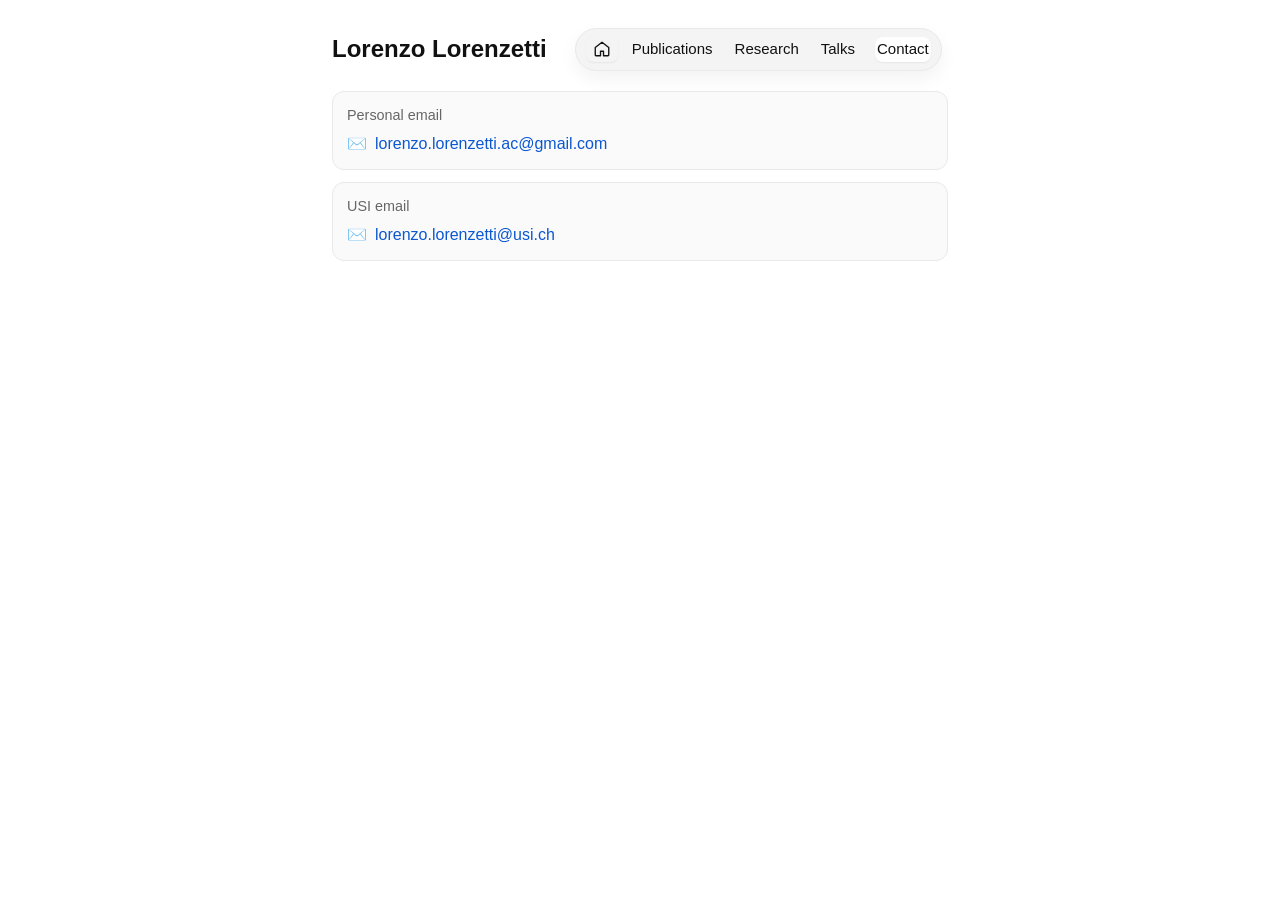
==== contact.html @ 0ab95859 "Remove Research page images and update CV to September 2026" ====
<!doctype html>
<html lang="en">
<head>
  <meta charset="utf-8" />
  <meta name="viewport" content="width=device-width, initial-scale=1" />
  <title>Contact — Lorenzo Lorenzetti</title>
  <meta name="description" content="Contact details for Lorenzo Lorenzetti." />
  <meta name="author" content="Lorenzo Lorenzetti" />
  <meta name="robots" content="index,follow" />
  <link rel="canonical" href="https://lorenzolorenzetti.net/contact.html" />
  <meta property="og:type" content="website" />
  <meta property="og:title" content="Contact — Lorenzo Lorenzetti" />
  <meta property="og:description" content="Contact details for Lorenzo Lorenzetti." />
  <meta property="og:url" content="https://lorenzolorenzetti.net/contact.html" />
  <meta property="og:image" content="https://lorenzolorenzetti.net/assets/headshot.jpeg" />
  <meta name="twitter:card" content="summary" />
  <meta name="twitter:title" content="Contact — Lorenzo Lorenzetti" />
  <meta name="twitter:description" content="Contact details for Lorenzo Lorenzetti." />
  <meta name="twitter:image" content="https://lorenzolorenzetti.net/assets/headshot.jpeg" />
  <link rel="stylesheet" href="assets/style.css?v=research-20261018-1" />
  <link rel="icon" type="image/svg+xml" href="assets/favicon.svg" />
</head>
<body>
  <div class="wrapper">
    <header class="site-header">
      <a class="site-name" href="index.html?v=research-20261018-1">Lorenzo Lorenzetti</a>
      <nav class="nav" aria-label="Primary">
        <a class="nav-btn home-btn" href="index.html?v=research-20261018-1" aria-label="Home" title="Home"><svg class="home-icon" width="18" height="18" viewBox="0 0 24 24" fill="none" stroke="currentColor" stroke-width="1.8" stroke-linecap="round" stroke-linejoin="round" aria-hidden="true" focusable="false"><path d="m3 10 9-7 9 7v10a1 1 0 0 1-1 1h-6v-6h-4v6H4a1 1 0 0 1-1-1z"/></svg></a>
        <div class="nav-links" aria-label="Desktop menu links">
          <a class="nav-btn" href="publications.html?v=research-20261018-1">Publications</a>
          <a class="nav-btn" href="research.html?v=research-20261018-1">Research</a>
          <a class="nav-btn" href="talks.html?v=research-20261018-1">Talks</a>
          <a class="nav-btn is-current" href="contact.html?v=research-20261018-1" aria-current="page">Contact</a>
        </div>
        <details class="mobile-menu">
          <summary aria-label="Toggle navigation menu">☰</summary>
          <div class="mobile-menu-panel">
          <a class="nav-btn" href="publications.html?v=research-20261018-1">Publications</a>
          <a class="nav-btn" href="research.html?v=research-20261018-1">Research</a>
          <a class="nav-btn" href="talks.html?v=research-20261018-1">Talks</a>
          <a class="nav-btn is-current" href="contact.html?v=research-20261018-1" aria-current="page">Contact</a>
          </div>
        </details>
      </nav>
    </header>

    <h1 class="page-title">Contact</h1>

    <div class="contact-methods" aria-label="Contact methods">
      <article class="contact-card">
        <p class="contact-label">Personal email</p>
        <a class="contact-link" href="mailto:lorenzo.lorenzetti.ac@gmail.com">
          <span aria-hidden="true">✉️</span>
          <span>lorenzo.lorenzetti.ac@gmail.com</span>
        </a>
      </article>

      <article class="contact-card">
        <p class="contact-label">USI email</p>
        <a class="contact-link" href="mailto:lorenzo.lorenzetti@usi.ch">
          <span aria-hidden="true">✉️</span>
          <span>lorenzo.lorenzetti@usi.ch</span>
        </a>
      </article>
    </div>

  </div>
</body>
</html>
---- assets/style.css ----
:root{
  --bg:#ffffff;
  --text:#111111;
  --muted:#666666;
  --line:#e9e9e9;
  --link:#0b57d0;
  --maxw: 672px;
}

*{box-sizing:border-box}
html,body{margin:0;padding:0;background:var(--bg);color:var(--text)}
body{
  font-family: ui-sans-serif, -apple-system, BlinkMacSystemFont, "Segoe UI",
               Roboto, Helvetica, Arial, "Apple Color Emoji","Segoe UI Emoji";
  line-height:1.55;
}

/* ——————————————————————
   Publication links under abstracts
   —————————————————————— */

.links {
  margin-top: 8px;
  font-size: 0.9em;
}

.links a {
  text-decoration: none;
}

.links a:hover {
  text-decoration: underline;
}

.card .title {
  display: inline;
  font-weight: 600;
}

.card .abstract {
  display: inline;
}

.card .abstract::before {
  content: " — ";
}

a{color:var(--link);text-decoration:none}
a:hover{text-decoration:underline}

.wrapper{max-width:var(--maxw);margin:0 auto;padding:28px 28px 60px}


.site-header{
  display:flex;
  align-items:center;
  justify-content:flex-start;
  flex-wrap:nowrap;
  gap:28px;
  width:100%;
  max-width:100%;
  margin:0 0 20px;
}

.site-name{
  flex:0 0 auto;
  color:var(--text);
  font-size:24px;
  font-weight:650;
  line-height:1.2;
  white-space:nowrap;
}

.site-name:hover{
  color:var(--text);
  text-decoration:none;
}

.nav{
  display:flex;align-items:center;gap:12px;flex-wrap:nowrap;
  padding:10px 12px 12px;border-bottom:1px solid var(--line);margin:0;
  background:var(--bg);
  position:sticky;
  top:0;
  z-index:20;
}

.nav a{color:var(--text)}

.home-icon{
  display:block;
  width:18px;
  height:18px;
  fill:none;
  stroke:currentColor;
  stroke-width:1.8;
  stroke-linecap:round;
  stroke-linejoin:round;
}

.nav-sep{
  color:var(--muted);
}

.nav-links{
  display:flex;
  align-items:center;
  gap:12px;
  flex-wrap:wrap;
}

.nav-btn{
  color:var(--text);
  font-style:normal;
  font-weight:500;
  font-size:15px;
  letter-spacing:0;
  text-transform:none;
  line-height:1.2;
  padding:3px 2px;
  border-bottom:1px solid transparent;
  border-radius:8px;
  transition:background-color .16s ease, border-color .16s ease, color .16s ease;
}

.nav-btn.is-current,
.home-btn{
  font-weight:600;
  border-bottom-color:transparent;
  background:#ffffff;
  box-shadow:0 1px 2px rgba(17,17,17,.06);
}

.home-btn{
  display:inline-flex;
  align-items:center;
  padding:3px 10px;
  border:0;
  border-bottom:1px solid transparent;
  border-radius:8px;
  background:transparent;
}

.nav-btn:hover{
  text-decoration:none;
  border-bottom-color:transparent;
  background:#ffffff;
}

.mobile-menu{
  display:none;
}

@media only screen and (min-width:501px){
  .nav{
    flex-wrap:nowrap;
    justify-content:center;
    gap:12px;
    width:fit-content;
    margin:0;
    padding:8px 10px;
    border:1px solid var(--line);
    border-radius:999px;
    background:#f4f4f5;
    box-shadow:0 8px 18px rgba(17, 17, 17, 0.05);
  }

  .nav-links{
    margin-left:0;
    justify-content:center;
    flex-wrap:nowrap;
    gap:18px;
  }

  .home-btn{
    margin-right:0;
    padding:3px 7px;
  }
}

/* Medium screens (tablet/smaller laptops): narrower page + cleaner menu */
@media only screen and (min-width:501px) and (max-width:900px){
  .wrapper{
    max-width: 592px;
    padding:22px 24px 52px;
  }

  .site-header{
    gap:24px;
  }

  .nav{
    gap:8px;
    padding:8px;
    border:1px solid var(--line);
    border-radius:12px;
  }

  .nav-links{
    gap:6px;
  }

  .nav-btn{
    padding:5px 8px;
    border:1px solid transparent;
    border-radius:8px;
    background:#f7f7f8;
  }

  .nav-btn:hover{
    text-decoration:none;
    border-color:var(--line);
    background:#f1f2f4;
  }

  .nav-btn.is-current,
  .home-btn{
    border-color:var(--line);
    background:#eceef2;
  }
}

@media only screen and (min-width:501px) and (max-width:700px){
  .site-header{
    gap:20px;
  }

  .nav{
    flex:1 1 auto;
    justify-content:space-between;
    padding:8px 10px;
  }

  .nav-links{
    display:none;
  }

  .mobile-menu{
    display:block;
    margin-left:auto;
    position:relative;
    z-index:30;
  }

  .mobile-menu summary{
    list-style:none;
    cursor:pointer;
    border:1px solid var(--line);
    border-radius:8px;
    background:#f7f7f8;
    padding:8px 11px;
    font-size:16px;
    line-height:1;
    user-select:none;
  }

  .mobile-menu summary::-webkit-details-marker{
    display:none;
  }

  .mobile-menu-panel{
    position:absolute;
    right:0;
    top:calc(100% + 8px);
    display:grid;
    grid-template-columns:1fr;
    gap:8px;
    min-width:200px;
    padding:10px;
    border:1px solid var(--line);
    border-radius:12px;
    background:var(--bg);
    box-shadow:0 8px 20px rgba(17, 17, 17, 0.08);
  }

  .mobile-menu-panel .nav-btn{
    display:block;
    width:100%;
    text-align:center;
    padding:9px 10px;
    border:1px solid var(--line);
    border-radius:10px;
    background:#f7f7f8;
    text-decoration:none;
    font-size:15px;
  }

  .mobile-menu-panel .nav-btn.is-current{
    background:#eceef2;
  }
}

/* Refined academic title */
h1{
  font-size:28px;
  line-height:1;     /* slightly tighter */
  margin:0 0 10px;      /* slightly reduced bottom space */
  font-weight:650;      /* subtle weight refinement */
}

h2{font-size:22px;margin:30px 0 10px}
h3{font-size:18px;margin:22px 0 8px}
p{margin:10px 0}
hr{border:0;border-top:1px solid var(--line);margin:16px 0}

.small{color:var(--muted);font-size:14px}
.list{margin:10px 0 0 0;padding-left:18px}
.list li{margin:6px 0}

.hero{
  display:block;
}

.hero-copy::after{
  content:"";
  display:block;
  clear:both;
}

.avatar{
  float:left;
  width:160px;
  max-width:27.2%;
  margin:4px 22px 14px 0;
  transform:none;
  height:auto;
  aspect-ratio:1/1;
  border-radius:20px;
  object-fit:cover;
  border:1px solid var(--line);background:#f6f6f6;
  box-shadow:0 12px 24px rgba(17,17,17,.08);
}

.card{
  border:1px solid var(--line);
  border-radius:14px;
  padding:14px 16px;
  margin:12px 0;
}

.card .title{font-weight:650}
.card .meta{color:var(--muted);font-size:14px;margin-top:4px}

.badges{margin-top:8px;display:flex;flex-wrap:wrap;gap:10px}
.badges a{font-size:14px}

.profile-links-inline{
  margin:12px 0 8px;
  font-size:15px;
}

.profile-links-inline a{
  margin-right:10px;
}

.profile-divider{
  margin:10px 0 12px;
}

.cv-link{
  margin:0;
  font-size:15px;
  display:flex;
  flex-wrap:wrap;
  gap:4px;
}

.cv-link a{
  font-weight:550;
}

.footer-nav{
  display:flex;gap:12px;flex-wrap:wrap;
  margin-top:14px;
  padding-top:12px;
  border-top:1px solid var(--line);
}

/* Mobile proportional scaling */

@media only screen and (max-width:500px){
  body::before{
    content:"";
    position:fixed;
    top:0;
    left:0;
    right:0;
    height:8px;
    background:var(--bg);
    z-index:19;
    pointer-events:none;
  }

  .wrapper{
    max-width: 392px;
    padding:18px 22px 40px;
  }


  .site-header{
    width:100%;
    justify-content:flex-start;
    gap:16px;
    margin-bottom:16px;
  }

  .nav{
    flex:1;
    justify-content:space-between;
    align-items:flex-start;
    gap:8px;
    top:8px;
    margin-bottom:0;
    padding:8px 0 12px;
  }

  .home-btn{
    padding:9px 12px;
    border-radius:10px;
    font-weight:650;
    text-transform:none;
    letter-spacing:0;
    font-size:15px;
    border:1px solid var(--line);
    background:#f7f7f8;
  }

  .nav-sep,
  .nav-links{
    display:none;
  }

  .mobile-menu{
    display:block;
    margin-left:auto;
    position:relative;
    z-index:30;
  }

  .mobile-menu summary{
    list-style:none;
    cursor:pointer;
    border:1px solid var(--line);
    border-radius:8px;
    background:#f7f7f8;
    padding:8px 11px;
    font-size:16px;
    line-height:1;
    user-select:none;
  }

  .mobile-menu summary::-webkit-details-marker{
    display:none;
  }

  .mobile-menu-panel{
    position:absolute;
    right:0;
    top:calc(100% + 8px);
    display:grid;
    grid-template-columns:1fr;
    gap:8px;
    min-width:200px;
    padding:10px;
    border:1px solid var(--line);
    border-radius:12px;
    background:var(--bg);
    box-shadow:0 8px 20px rgba(17, 17, 17, 0.08);
  }

  .mobile-menu-panel .nav-btn{
    display:block;
    width:100%;
    text-align:center;
    padding:9px 10px;
    border:1px solid var(--line);
    border-radius:10px;
    background:#f7f7f8;
    text-decoration:none;
    text-transform:none;
    letter-spacing:0;
    font-size:15px;
    border-bottom:1px solid var(--line);
  }

  .mobile-menu-panel .nav-btn.is-current{
    background:#eceef2;
  }

  h1{
    font-size:26px;
    line-height:1.15;
    margin-bottom:12px;
  }

  h2{
    font-size:21px;
    margin:24px 0 10px;
  }

  h3{
    font-size:18px;
    margin:18px 0 10px;
  }

  p,
  .list li{
    line-height:1.65;
  }

  .hero{
    display:block;
  }

  .avatar{
    float:none;
    display:block;
    width:min(115px, 100%);
    max-width:100%;
    margin:0 0 14px 0;
    border-radius:14px;
    transform:none;
  }

  .card{
    border-radius:12px;
    padding:12px 13px;
    margin:10px 0;
  }

  .small{
    font-size:13px;
  }

  .list{
    padding-left:20px;
  }

  .pub-list{
    padding-left:24px;
    margin:10px 0 0;
  }

  .pub-list li{
    margin-bottom:12px;
  }

  .pub-list li::marker{
    font-size:0.9em;
  }

  .pub-card{
    padding:6px 0 2px;
    margin:0;
  }

  .pub-row{
    gap:8px;
  }

  .pub-line{
    gap:6px;
    line-height:1.55;
  }

  .pub-meta-inline{
    font-size:0.9em;
  }

  .toggle-abstract{
    padding:6px 10px;
    border-radius:8px;
  }

  .pub-card .abstract{
    margin-top:10px;
    line-height:1.65;
  }
}


/* Publications compact layout */
@counter-style bracketed-decimal {
  system: numeric;
  symbols: "0" "1" "2" "3" "4" "5" "6" "7" "8" "9";
  prefix: "[";
  suffix: "] ";
}

.pub-list {
  padding-left: 28px;
  list-style-type: bracketed-decimal;
  list-style-position: outside;
}

.pub-list li::marker {
  font-weight: 500;
  font-size: 0.95em;
}

.pub-list li {
  padding-left: 0;
}

/* Make publication cards tighter than default */
.pub-card{
  padding: 2px 0;
  margin: 0 0 4px 0;
}

/* Header: citation + inline links */
.pub-row{
  display: flex;
  align-items: flex-start;
  gap: 10px;
}

.pub-head{
  flex: 1;
  min-width: 0;
}

.pub-line{
  display: flex;
  flex-wrap: wrap;
  gap: 8px;
  line-height: 1.45;
}

.pub-meta-inline{
  font-size: 0.92em;
  color: var(--muted);
}

.pub-meta-inline a{
  text-decoration: none;
}

.pub-meta-inline a:hover{
  text-decoration: underline;
}

/* Squared light-gray button */
.toggle-abstract{
  flex: 0 0 auto;
  margin-top: 1px;
  padding: 5px 9px;

  border: 1px solid var(--line);
  border-radius: 4px;          /* squared-ish, not pill */
  background: #f3f4f6;          /* light gray */
  color: var(--text);

  font-size: 0.86em;
  line-height: 1;
  cursor: pointer;
}

.toggle-abstract:hover{
  background: #eceef2;
  border-color: #d0d3d9;
}

/* Abstract block */
.pub-card .abstract{
  display: block;
  margin-top: 8px;
  line-height: 1.55;
}

/* Ensure hidden wins over your existing .card .abstract { display:inline; } */
.abstract.hidden{
  display: none !important;
}

/* Remove any old " — " prefix if your existing CSS adds it */
.pub-card .abstract::before{
  content: "";
}

/* Mobile: stack button under the header */
@media (max-width: 650px){
  .pub-row{
    flex-direction: column;
    gap: 6px;
  }
  .toggle-abstract{
    align-self: flex-start;
  }
}

.research-interest::after {
  content: "";
  display: block;
  clear: both;
}

.research-diagram-wrap {
  float: right;
  width: 200px;
  max-width: 34%;
  height: auto;
  margin: 4px 0 10px 18px;
  border: 1px solid var(--line);
  border-radius: 10px;
  background: #f5f5f5;
  shape-margin: 10px;
  box-shadow: 0 6px 16px rgba(17, 17, 17, 0.06);
}

@media only screen and (max-width: 540px) {
  .research-diagram-wrap {
    float: none;
    display: block;
    width: min(220px, 100%);
    max-width: 100%;
    margin: 0 auto 12px;
  }
}


.contact-methods{
  display:grid;
  gap:12px;
  margin-top:12px;
}

.contact-card{
  border:1px solid var(--line);
  border-radius:12px;
  padding:12px 14px;
  background:#fafafb;
}

.contact-label{
  margin:0 0 6px;
  color:var(--muted);
  font-size:0.9em;
}

.contact-link{
  display:inline-flex;
  align-items:center;
  gap:8px;
  font-weight:500;
  overflow-wrap:anywhere;
}

.talks-gallery{
  display:flex;
  gap:14px;
  margin-top:16px;
}

.talks-gallery img{
  flex:1 1 0;
  min-width:0;
  width:100%;
  max-width:calc((100% - 28px) / 3);
  height:auto;
  border:1px solid var(--line);
  border-radius:10px;
  background:#f5f5f5;
  box-shadow:0 6px 16px rgba(17, 17, 17, 0.06);
}

@media only screen and (max-width:500px){
  .talks-page img{
    display:none;
  }
}

/* Keep the name and navigation together on a single row. */
@media only screen and (min-width:701px){
  .site-header{
    position:relative;
    left:50%;
    transform:translateX(-50%);
    width:max-content;
    min-width:100%;
    max-width:none;
    gap:28px;
  }

  .site-header .nav{
    flex:0 0 auto;
  }
}

@media only screen and (max-width:500px){
  .site-name{
    font-size:22px;
  }

  .site-header .nav{
    min-width:0;
    align-items:center;
  }
}

@media only screen and (max-width:380px){
  .site-name{
    font-size:20px;
  }

  .site-header{
    gap:12px;
  }

  .site-header .home-btn{
    padding:8px;
  }
}

/* Home layout and desktop page headings. */
.home-page .avatar{
  float:none;
}

@media only screen and (min-width:701px){
  .page-title{
    position:absolute;
    width:1px;
    height:1px;
    padding:0;
    margin:-1px;
    overflow:hidden;
    clip-path:inset(50%);
    white-space:nowrap;
    border:0;
  }

  .home-page .hero{
    display:grid;
    grid-template-columns:200px minmax(0, 1fr);
    align-items:start;
    gap:26px;
  }

  .home-page .avatar{
    width:200px;
    max-width:100%;
    margin:0;
    border:0;
    border-radius:20px;
    background:transparent;
    box-shadow:none;
  }

  .hero-copy > p:first-child{
    margin-top:0;
  }
}

@media only screen and (max-width:700px){
  .home-page .avatar{
    display:block;
    margin:0 0 14px;
  }
}

/* Keep navigation width stable when the active page changes. */
.nav-links .nav-btn{
  font-weight:500;
}
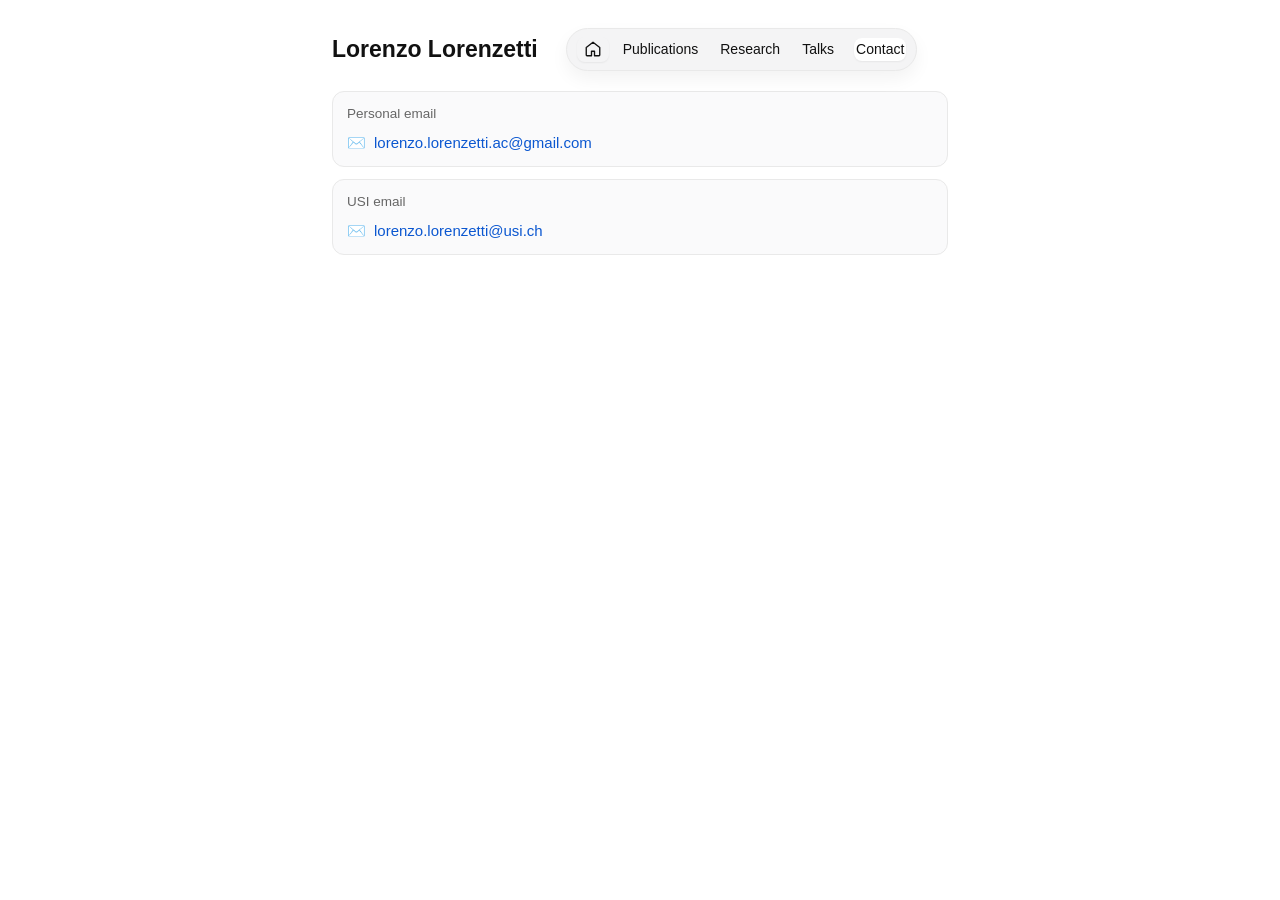
==== commit a9905a93: "Reduce site font sizes by one pixel" ====
--- a/contact.html
+++ b/contact.html
@@ -17,28 +17,30 @@
   <meta name="twitter:title" content="Contact — Lorenzo Lorenzetti" />
   <meta name="twitter:description" content="Contact details for Lorenzo Lorenzetti." />
   <meta name="twitter:image" content="https://lorenzolorenzetti.net/assets/headshot.jpeg" />
-  <link rel="stylesheet" href="assets/style.css?v=research-20261018-1" />
+  <link rel="preconnect" href="https://rsms.me/" />
+  <link rel="stylesheet" href="https://rsms.me/inter/inter.css" />
+  <link rel="stylesheet" href="assets/style.css?v=inter-20261019-2" />
   <link rel="icon" type="image/svg+xml" href="assets/favicon.svg" />
 </head>
 <body>
   <div class="wrapper">
     <header class="site-header">
-      <a class="site-name" href="index.html?v=research-20261018-1">Lorenzo Lorenzetti</a>
+      <a class="site-name" href="index.html?v=inter-20261019-2">Lorenzo Lorenzetti</a>
       <nav class="nav" aria-label="Primary">
-        <a class="nav-btn home-btn" href="index.html?v=research-20261018-1" aria-label="Home" title="Home"><svg class="home-icon" width="18" height="18" viewBox="0 0 24 24" fill="none" stroke="currentColor" stroke-width="1.8" stroke-linecap="round" stroke-linejoin="round" aria-hidden="true" focusable="false"><path d="m3 10 9-7 9 7v10a1 1 0 0 1-1 1h-6v-6h-4v6H4a1 1 0 0 1-1-1z"/></svg></a>
+        <a class="nav-btn home-btn" href="index.html?v=inter-20261019-2" aria-label="Home" title="Home"><svg class="home-icon" width="18" height="18" viewBox="0 0 24 24" fill="none" stroke="currentColor" stroke-width="1.8" stroke-linecap="round" stroke-linejoin="round" aria-hidden="true" focusable="false"><path d="m3 10 9-7 9 7v10a1 1 0 0 1-1 1h-6v-6h-4v6H4a1 1 0 0 1-1-1z"/></svg></a>
         <div class="nav-links" aria-label="Desktop menu links">
-          <a class="nav-btn" href="publications.html?v=research-20261018-1">Publications</a>
-          <a class="nav-btn" href="research.html?v=research-20261018-1">Research</a>
-          <a class="nav-btn" href="talks.html?v=research-20261018-1">Talks</a>
-          <a class="nav-btn is-current" href="contact.html?v=research-20261018-1" aria-current="page">Contact</a>
+          <a class="nav-btn" href="publications.html?v=inter-20261019-2">Publications</a>
+          <a class="nav-btn" href="research.html?v=inter-20261019-2">Research</a>
+          <a class="nav-btn" href="talks.html?v=inter-20261019-2">Talks</a>
+          <a class="nav-btn is-current" href="contact.html?v=inter-20261019-2" aria-current="page">Contact</a>
         </div>
         <details class="mobile-menu">
           <summary aria-label="Toggle navigation menu">☰</summary>
           <div class="mobile-menu-panel">
-          <a class="nav-btn" href="publications.html?v=research-20261018-1">Publications</a>
-          <a class="nav-btn" href="research.html?v=research-20261018-1">Research</a>
-          <a class="nav-btn" href="talks.html?v=research-20261018-1">Talks</a>
-          <a class="nav-btn is-current" href="contact.html?v=research-20261018-1" aria-current="page">Contact</a>
+          <a class="nav-btn" href="publications.html?v=inter-20261019-2">Publications</a>
+          <a class="nav-btn" href="research.html?v=inter-20261019-2">Research</a>
+          <a class="nav-btn" href="talks.html?v=inter-20261019-2">Talks</a>
+          <a class="nav-btn is-current" href="contact.html?v=inter-20261019-2" aria-current="page">Contact</a>
           </div>
         </details>
       </nav>
--- a/assets/style.css
+++ b/assets/style.css
@@ -11,8 +11,10 @@
 *{box-sizing:border-box}
 html,body{margin:0;padding:0;background:var(--bg);color:var(--text)}
 body{
-  font-family: ui-sans-serif, -apple-system, BlinkMacSystemFont, "Segoe UI",
-               Roboto, Helvetica, Arial, "Apple Color Emoji","Segoe UI Emoji";
+  font-size:15px;
+  font-family:"Inter", ui-sans-serif, -apple-system, BlinkMacSystemFont, "Segoe UI", sans-serif;
+  font-weight:400;
+  font-feature-settings:"liga" 1, "calt" 1;
   line-height:1.55;
 }
 
@@ -66,7 +68,7 @@
 .site-name{
   flex:0 0 auto;
   color:var(--text);
-  font-size:24px;
+  font-size:23px;
   font-weight:650;
   line-height:1.2;
   white-space:nowrap;
@@ -114,7 +116,7 @@
   color:var(--text);
   font-style:normal;
   font-weight:500;
-  font-size:15px;
+  font-size:14px;
   letter-spacing:0;
   text-transform:none;
   line-height:1.2;
@@ -250,7 +252,7 @@
     border-radius:8px;
     background:#f7f7f8;
     padding:8px 11px;
-    font-size:16px;
+    font-size:15px;
     line-height:1;
     user-select:none;
   }
@@ -283,7 +285,7 @@
     border-radius:10px;
     background:#f7f7f8;
     text-decoration:none;
-    font-size:15px;
+    font-size:14px;
   }
 
   .mobile-menu-panel .nav-btn.is-current{
@@ -293,18 +295,18 @@
 
 /* Refined academic title */
 h1{
-  font-size:28px;
+  font-size:27px;
   line-height:1;     /* slightly tighter */
   margin:0 0 10px;      /* slightly reduced bottom space */
   font-weight:650;      /* subtle weight refinement */
 }
 
-h2{font-size:22px;margin:30px 0 10px}
-h3{font-size:18px;margin:22px 0 8px}
+h2{font-size:21px;margin:30px 0 10px}
+h3{font-size:17px;margin:22px 0 8px}
 p{margin:10px 0}
 hr{border:0;border-top:1px solid var(--line);margin:16px 0}
 
-.small{color:var(--muted);font-size:14px}
+.small{color:var(--muted);font-size:13px}
 .list{margin:10px 0 0 0;padding-left:18px}
 .list li{margin:6px 0}
 
@@ -340,14 +342,14 @@
 }
 
 .card .title{font-weight:650}
-.card .meta{color:var(--muted);font-size:14px;margin-top:4px}
+.card .meta{color:var(--muted);font-size:13px;margin-top:4px}
 
 .badges{margin-top:8px;display:flex;flex-wrap:wrap;gap:10px}
-.badges a{font-size:14px}
+.badges a{font-size:13px}
 
 .profile-links-inline{
   margin:12px 0 8px;
-  font-size:15px;
+  font-size:14px;
 }
 
 .profile-links-inline a{
@@ -360,7 +362,7 @@
 
 .cv-link{
   margin:0;
-  font-size:15px;
+  font-size:14px;
   display:flex;
   flex-wrap:wrap;
   gap:4px;
@@ -421,7 +423,7 @@
     font-weight:650;
     text-transform:none;
     letter-spacing:0;
-    font-size:15px;
+    font-size:14px;
     border:1px solid var(--line);
     background:#f7f7f8;
   }
@@ -445,7 +447,7 @@
     border-radius:8px;
     background:#f7f7f8;
     padding:8px 11px;
-    font-size:16px;
+    font-size:15px;
     line-height:1;
     user-select:none;
   }
@@ -480,7 +482,7 @@
     text-decoration:none;
     text-transform:none;
     letter-spacing:0;
-    font-size:15px;
+    font-size:14px;
     border-bottom:1px solid var(--line);
   }
 
@@ -489,18 +491,18 @@
   }
 
   h1{
-    font-size:26px;
+    font-size:25px;
     line-height:1.15;
     margin-bottom:12px;
   }
 
   h2{
-    font-size:21px;
+    font-size:20px;
     margin:24px 0 10px;
   }
 
   h3{
-    font-size:18px;
+    font-size:17px;
     margin:18px 0 10px;
   }
 
@@ -530,7 +532,7 @@
   }
 
   .small{
-    font-size:13px;
+    font-size:12px;
   }
 
   .list{
@@ -790,7 +792,7 @@
 
 @media only screen and (max-width:500px){
   .site-name{
-    font-size:22px;
+    font-size:21px;
   }
 
   .site-header .nav{
@@ -801,7 +803,7 @@
 
 @media only screen and (max-width:380px){
   .site-name{
-    font-size:20px;
+    font-size:19px;
   }
 
   .site-header{
@@ -819,18 +821,6 @@
 }
 
 @media only screen and (min-width:701px){
-  .page-title{
-    position:absolute;
-    width:1px;
-    height:1px;
-    padding:0;
-    margin:-1px;
-    overflow:hidden;
-    clip-path:inset(50%);
-    white-space:nowrap;
-    border:0;
-  }
-
   .home-page .hero{
     display:grid;
     grid-template-columns:200px minmax(0, 1fr);
@@ -864,3 +854,72 @@
 .nav-links .nav-btn{
   font-weight:500;
 }
+
+/* Compact mobile header stays visible with the name and menu together. */
+@media only screen and (max-width:700px){
+  .site-header{
+    position:sticky;
+    top:0;
+    z-index:50;
+    align-items:center;
+    justify-content:space-between;
+    padding:12px 0;
+    margin-bottom:16px;
+    background:var(--bg);
+  }
+
+  .site-header .nav{
+    position:static;
+    flex:0 0 auto;
+    width:auto;
+    min-width:0;
+    margin:0 0 0 auto;
+    padding:0;
+    border:0;
+    border-radius:0;
+    background:transparent;
+    box-shadow:none;
+  }
+
+  .site-header .home-btn{
+    display:none;
+  }
+
+  .site-header .mobile-menu{
+    margin-left:0;
+  }
+
+  .home-page .avatar{
+    width:min(165px, 100%);
+    max-width:100%;
+    border-radius:20px;
+  }
+}
+
+/* Hide page titles visually at every screen size. */
+.page-title{
+  position:absolute;
+  width:1px;
+  height:1px;
+  padding:0;
+  margin:-1px;
+  overflow:hidden;
+  clip-path:inset(50%);
+  white-space:nowrap;
+  border:0;
+}
+
+
+@supports (font-variation-settings:normal){
+  body{
+    font-family:"InterVariable", "Inter", ui-sans-serif, -apple-system, BlinkMacSystemFont, "Segoe UI", sans-serif;
+  }
+}
+
+button, input, select, textarea{
+  font-family:inherit;
+}
+
+.site-name, h1, h2, h3{
+  font-weight:600;
+}
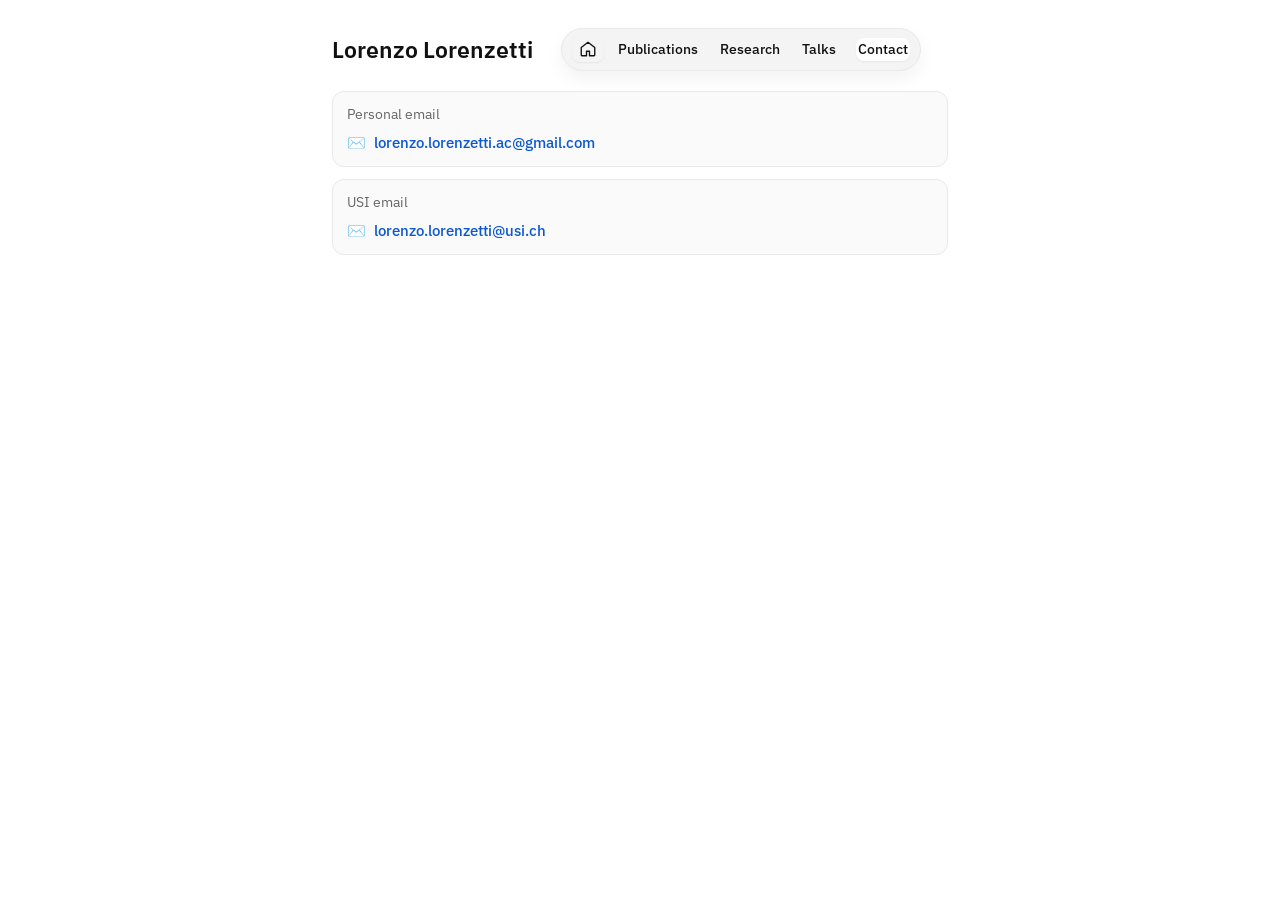
==== commit ca95e3f5: "Switch site typography from Inter to IBM Plex Sans" ====
--- a/contact.html
+++ b/contact.html
@@ -17,30 +17,31 @@
   <meta name="twitter:title" content="Contact — Lorenzo Lorenzetti" />
   <meta name="twitter:description" content="Contact details for Lorenzo Lorenzetti." />
   <meta name="twitter:image" content="https://lorenzolorenzetti.net/assets/headshot.jpeg" />
-  <link rel="preconnect" href="https://rsms.me/" />
-  <link rel="stylesheet" href="https://rsms.me/inter/inter.css" />
-  <link rel="stylesheet" href="assets/style.css?v=inter-20261019-2" />
+  <link rel="preconnect" href="https://fonts.googleapis.com" />
+  <link rel="preconnect" href="https://fonts.gstatic.com" crossorigin />
+  <link rel="stylesheet" href="https://fonts.googleapis.com/css2?family=IBM+Plex+Sans:ital,wght@0,400;0,500;0,600;0,700;1,400;1,500;1,600;1,700&amp;display=swap" />
+  <link rel="stylesheet" href="assets/style.css?v=plex-20261019-1" />
   <link rel="icon" type="image/svg+xml" href="assets/favicon.svg" />
 </head>
 <body>
   <div class="wrapper">
     <header class="site-header">
-      <a class="site-name" href="index.html?v=inter-20261019-2">Lorenzo Lorenzetti</a>
+      <a class="site-name" href="index.html?v=plex-20261019-1">Lorenzo Lorenzetti</a>
       <nav class="nav" aria-label="Primary">
-        <a class="nav-btn home-btn" href="index.html?v=inter-20261019-2" aria-label="Home" title="Home"><svg class="home-icon" width="18" height="18" viewBox="0 0 24 24" fill="none" stroke="currentColor" stroke-width="1.8" stroke-linecap="round" stroke-linejoin="round" aria-hidden="true" focusable="false"><path d="m3 10 9-7 9 7v10a1 1 0 0 1-1 1h-6v-6h-4v6H4a1 1 0 0 1-1-1z"/></svg></a>
+        <a class="nav-btn home-btn" href="index.html?v=plex-20261019-1" aria-label="Home" title="Home"><svg class="home-icon" width="18" height="18" viewBox="0 0 24 24" fill="none" stroke="currentColor" stroke-width="1.8" stroke-linecap="round" stroke-linejoin="round" aria-hidden="true" focusable="false"><path d="m3 10 9-7 9 7v10a1 1 0 0 1-1 1h-6v-6h-4v6H4a1 1 0 0 1-1-1z"/></svg></a>
         <div class="nav-links" aria-label="Desktop menu links">
-          <a class="nav-btn" href="publications.html?v=inter-20261019-2">Publications</a>
-          <a class="nav-btn" href="research.html?v=inter-20261019-2">Research</a>
-          <a class="nav-btn" href="talks.html?v=inter-20261019-2">Talks</a>
-          <a class="nav-btn is-current" href="contact.html?v=inter-20261019-2" aria-current="page">Contact</a>
+          <a class="nav-btn" href="publications.html?v=plex-20261019-1">Publications</a>
+          <a class="nav-btn" href="research.html?v=plex-20261019-1">Research</a>
+          <a class="nav-btn" href="talks.html?v=plex-20261019-1">Talks</a>
+          <a class="nav-btn is-current" href="contact.html?v=plex-20261019-1" aria-current="page">Contact</a>
         </div>
         <details class="mobile-menu">
           <summary aria-label="Toggle navigation menu">☰</summary>
           <div class="mobile-menu-panel">
-          <a class="nav-btn" href="publications.html?v=inter-20261019-2">Publications</a>
-          <a class="nav-btn" href="research.html?v=inter-20261019-2">Research</a>
-          <a class="nav-btn" href="talks.html?v=inter-20261019-2">Talks</a>
-          <a class="nav-btn is-current" href="contact.html?v=inter-20261019-2" aria-current="page">Contact</a>
+          <a class="nav-btn" href="publications.html?v=plex-20261019-1">Publications</a>
+          <a class="nav-btn" href="research.html?v=plex-20261019-1">Research</a>
+          <a class="nav-btn" href="talks.html?v=plex-20261019-1">Talks</a>
+          <a class="nav-btn is-current" href="contact.html?v=plex-20261019-1" aria-current="page">Contact</a>
           </div>
         </details>
       </nav>
--- a/assets/style.css
+++ b/assets/style.css
@@ -12,7 +12,7 @@
 html,body{margin:0;padding:0;background:var(--bg);color:var(--text)}
 body{
   font-size:15px;
-  font-family:"Inter", ui-sans-serif, -apple-system, BlinkMacSystemFont, "Segoe UI", sans-serif;
+  font-family:"IBM Plex Sans", ui-sans-serif, -apple-system, BlinkMacSystemFont, "Segoe UI", sans-serif;
   font-weight:400;
   font-feature-settings:"liga" 1, "calt" 1;
   line-height:1.55;
@@ -910,11 +910,6 @@
 }
 
 
-@supports (font-variation-settings:normal){
-  body{
-    font-family:"InterVariable", "Inter", ui-sans-serif, -apple-system, BlinkMacSystemFont, "Segoe UI", sans-serif;
-  }
-}
 
 button, input, select, textarea{
   font-family:inherit;
